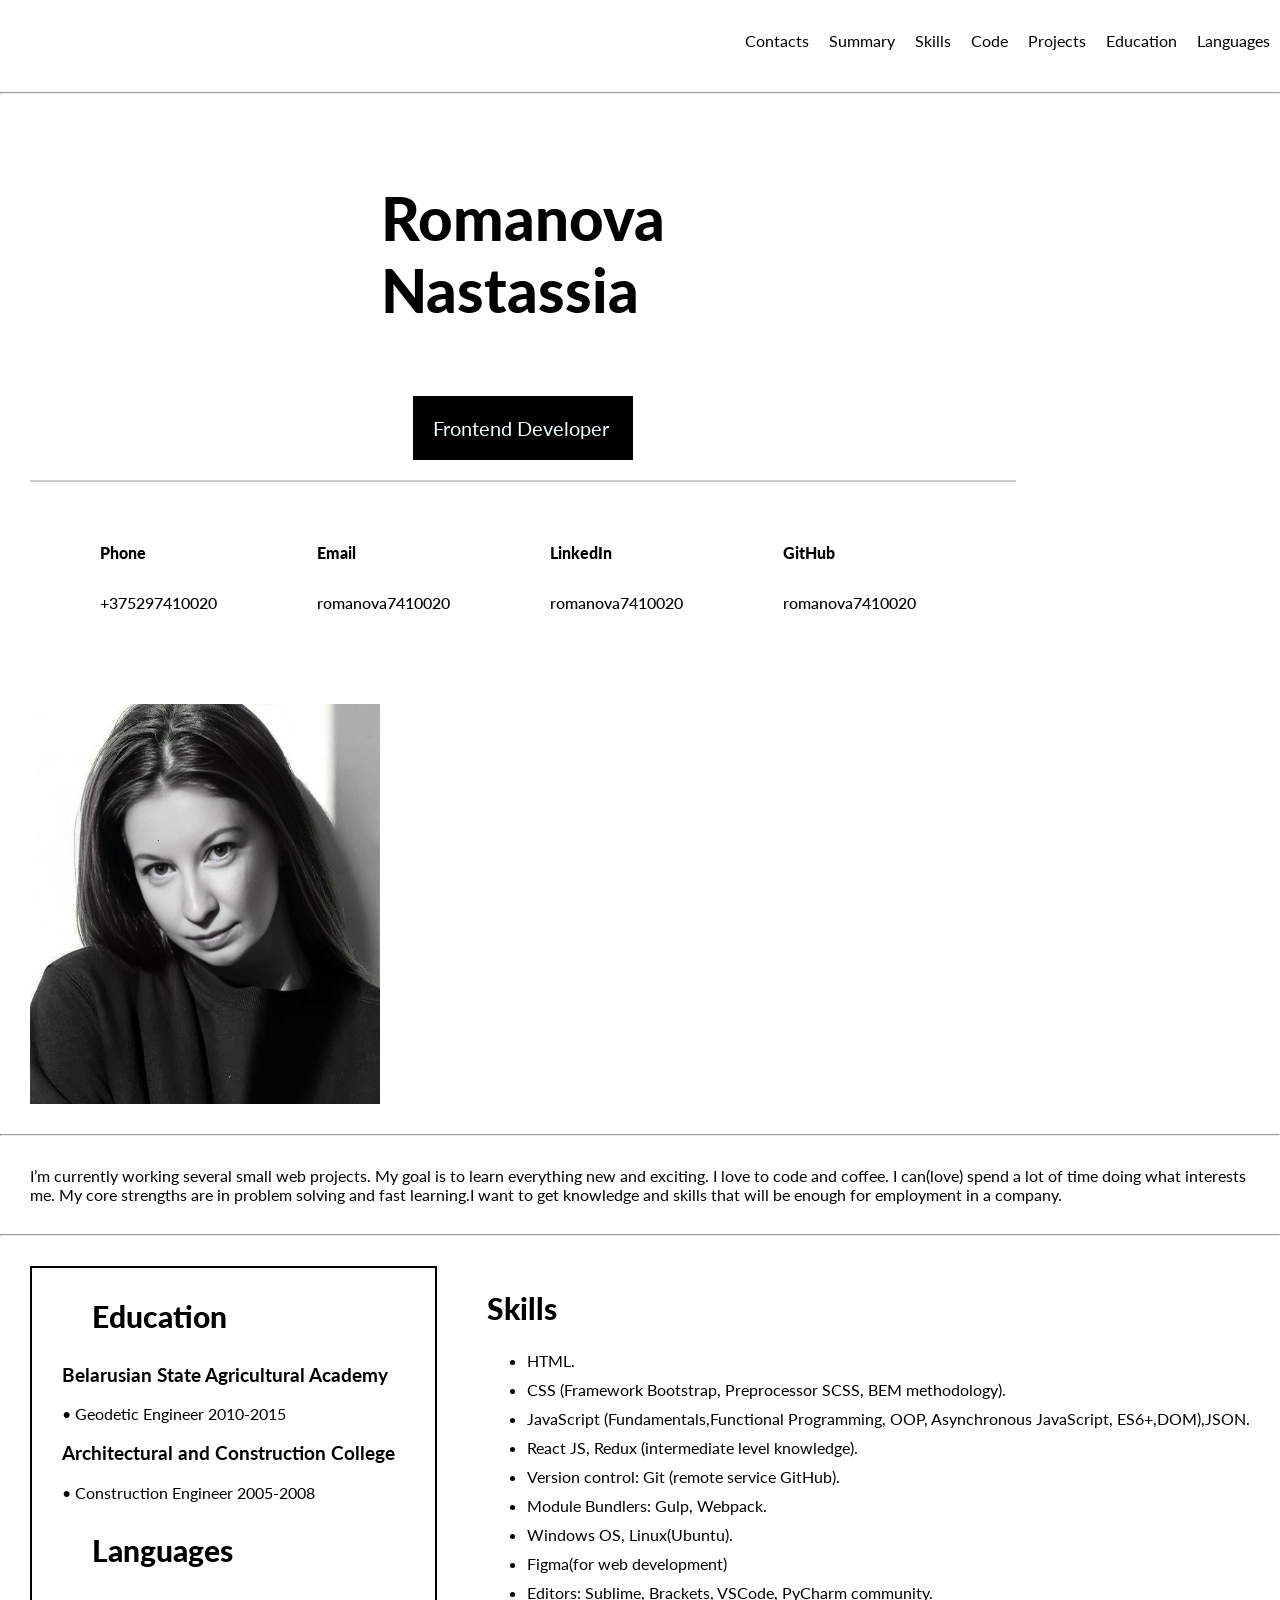
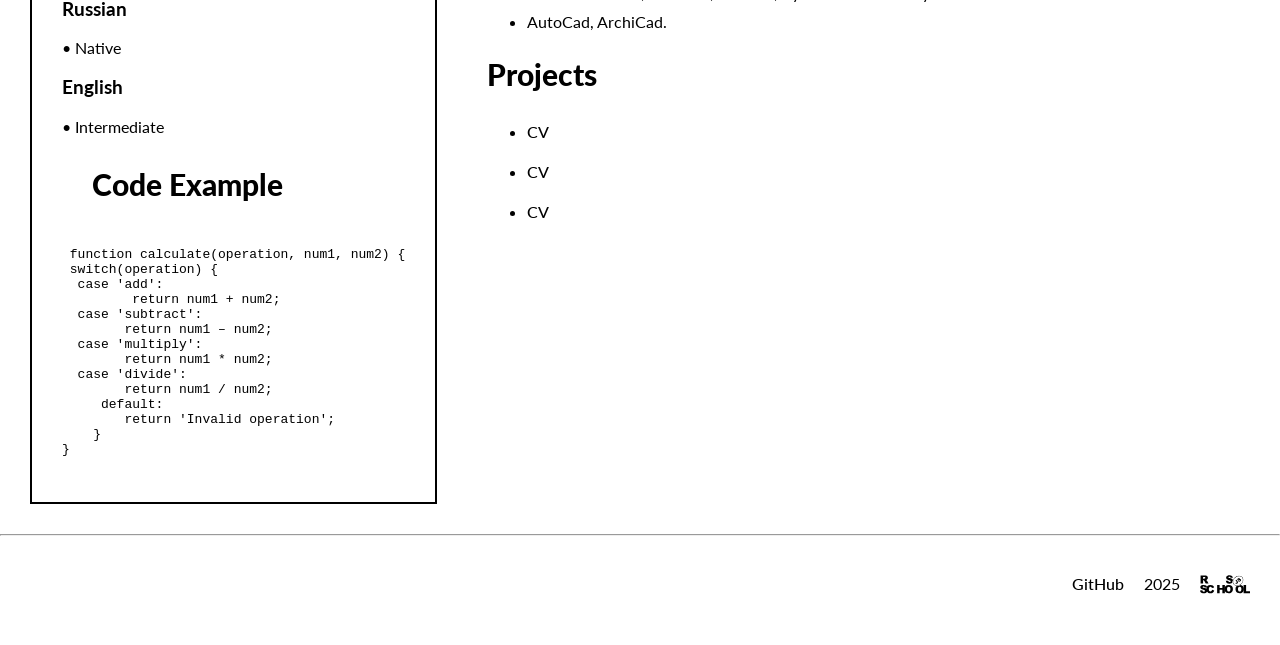
==== index.html @ f80985be "fix:remove extra spaces" ====
<!DOCTYPE html>
<html lang="en">
<head>
    <meta charset="UTF-8">
    <meta name="viewport" content="width=device-width, initial-scale=1.0">
    <title>CV</title>
    <link rel="stylesheet" href="style.css" >
    <link rel="icon" href="img/avatar.ico" >
    <link rel="preconnect" href="https://fonts.googleapis.com">
<link rel="preconnect" href="https://fonts.gstatic.com" crossorigin>
<link href="https://fonts.googleapis.com/css2?family=Lato:ital,wght@0,100;0,300;0,400;0,700;0,900;1,100;1,300;1,400;1,700;1,900&display=swap" rel="stylesheet">
</head>
<body>
    <header class="header">
        <div class="container">
             <nav class="nav">
                <ul class="nav-list">
                     <li class="nav-item"><a href="#contacts" class="nav-link">Contacts</a></li>
                    <li class="nav-item"><a href="#summary" class="nav-link">Summary</a></li>
                    <li class="nav-item"><a href="#skills" class="nav-link">Skills</a></li>
                    <li class="nav-item"><a href="#code" class="nav-link">Code</a></li>
                    <li class="nav-item"><a href="#projects" class="nav-link">Projects</a></li>
                    <li class="nav-item"><a href="#education" class="nav-link">Education</a></li>
                    <li class="nav-item"><a href="#languages" class="nav-link">Languages</a></li>
                 </ul>
             </nav>
               <hr>
        </div>

    </header>
    <main>
   <div class="container">
        <section class="section" id ="profile">
             <div class = "profile-column">
               <h1 class="section-title"> Romanova <br>Nastassia </h1>
               <p class="profession"> Frontend Developer</p>
                <div class="line"></div>
               <section class="section" id="contacts">
                <h2 class="visually-hidden">Скрытый заголовок</h2>
                <ul class="contacts-list">
                    <li class="contacts-item">Phone<a href = "" class="contacts-link"> <br> +375297410020</a></li>
                    <li class="contacts-item">Email<a href = "" class="contacts-link"> <br> romanova7410020</a></li>
                    <li class="contacts-item">LinkedIn<a href = "" class="contacts-link"> <br> romanova7410020</a></li>
                    <li class="contacts-item">GitHub<a href = "" class="contacts-link"> <br> romanova7410020</a></li>
                </ul>
               </section>
             </div>
            <img class="profile-image" src="img/avatar.png" alt="avatar" >
        </section>
          <hr>
        <div class="section" id="Summary">
            <p class="summary-text">I’m currently working several small web projects. My goal is to learn everything new and exciting. I love to code and coffee. I can(love) spend a lot of time doing what interests me. My core strengths are in problem solving and fast learning.I want to get knowledge and skills that will be enough for employment in a company.</p>
        </div>
        <hr>
        <section class="section" id = "box">
            <div class="box-3item">
                <div class="education">
                    <h2 class="language-title">Education</h2>
                    <h3> Belarusian State Agricultural Academy</h3>
                       <p> • Geodetic Engineer 2010-2015</p>
                    <h3> Architectural and Construction College</h3>
                       <p> • Construction Engineer 2005-2008</p>
                </div>
                <div class="languages">
                    <h2 class="language-title">Languages</h2>
                    <h3> Russian </h3>
                       <p> • Native</p>
                    <h3> English </h3>
                       <p> • Intermediate</p>
                </div>
                <div class="code">
                    <h2 class="language-title">Code Example</h2>
                   <pre><code>
 function calculate(operation, num1, num2) {
 switch(operation) {
  case 'add':
         return num1 + num2;
  case 'subtract':
        return num1 – num2;
  case 'multiply':
        return num1 * num2;
  case 'divide':
        return num1 / num2;
     default:
        return 'Invalid operation';
    }
}
                   </code></pre>
                </div>
            </div>
            <div class='box-2item'>
                <div class="skills">
                    <h2 class="education-title">Skills</h2>
                    <ul>
                       <li>HTML.</li>
                       <li>CSS (Framework Bootstrap, Preprocessor SCSS, BEM methodology).</li>
                       <li>JavaScript (Fundamentals,Functional Programming, OOP, Asynchronous JavaScript, ES6+,DOM),JSON.</li>
                       <li>React JS, Redux (intermediate level knowledge).</li>
                       <li>Version control: Git (remote service GitHub).</li>
                       <li>Module Bundlers: Gulp, Webpack.</li>
                       <li>Windows OS, Linux(Ubuntu).</li>
                       <li>Figma(for web development)</li>
                       <li>Editors: Sublime, Brackets, VSCode, PyCharm community.</li>
                       <li>AutoCad, ArchiCad.</li>

                    </ul>
                </div>
                <div class="projects">
                    <h2 class="education-title">Projects</h2>
                    <ul>
                       <li><a href=' https://romanova7410020.github.io/rsschool-cv/cv' class="projects-link" target="_blank">CV</a></li>
                       <li><a href=' https://romanova7410020.github.io/rsschool-cv/cv' class="projects-link" target="_blank">CV</a></li>
                       <li><a href=' https://romanova7410020.github.io/rsschool-cv/cv' class="projects-link" target="_blank">CV</a></li>
                    </ul>
                </div>

            </div>
        </section>
     <hr>
     </div>
    </main>
    <footer>
   <div class="container">
            <section class="section">
                <h2 class="visually-hidden">Скрытый заголовок</h2>
                <div class="footer-items">
                     <a href="https://github.com/romanova7410020?tab=repositories" class="footer-link" target="_blank">GitHub</a>
                     <p class="footer_year">2025</p>
                     <a href = "https://rs.school/courses/javascript-ru" target="_blank"><img src="img/rs-school-logo.svg" alt="logo" class="logo_rs"></a>
                </div>

            </section>
        </div>
    </footer>
</body>
</html>
---- style.css ----
body {
    font-family: "Lato", sans-serif;;
    min-height: 100vh;
    margin: 0 auto;
    padding: 0;
     display: flex;
  flex-direction: column;
  justify-content: flex-start;
 }

html {
  scroll-behavior: smooth;
}

 * {
  box-sizing: border-box;
}

.container {
  max-width: 1440px;
  margin: 0 auto;
}

.nav-list {
  list-style: none;
  display: flex;
  justify-content: flex-end;
  align-items: center;
}

.nav-link {
  padding: 0 10px;
  line-height: 50px;
  text-decoration: none;
  color: #000000;
   transition: 0.3s;
   cursor: pointer
}

.nav-link:hover {
  color: #002907;
}

.section {
margin: 30px;
}
#profile {
    display: flex;
     flex-wrap: wrap;
     gap: 20px;
      justify-content: space-between;
}

h1{
    font-family: "Lato", sans-serif;
  font-weight: 900;
  font-style: normal;
  font-size: 60px;
}
.profile-image{
    width: 350px;
    height: 400px;
}
.profession{
    background: #000000;
      background-size: auto;
      padding: 20px;
    color: azure;
    width: 220px;
    font-size: 20px;
    align-items: center;
}

.profile-column{
    display: flex;
    flex-direction: column;
    flex-wrap: nowrap;
 align-items: center;
}
.visually-hidden {
  position: absolute;
  clip: rect(0 0 0 0);
  width: 1px;
  height: 1px;
  margin: -1px;
}
.contacts-list{
     list-style: none;
  display: flex;
  justify-content: space-between;
  align-items: center;
  gap: 30px;
}
li.contacts-item{
     font-family: "Lato", sans-serif;
  font-weight: 900;
}
.contacts-link  {
  padding: 0 70px;
  line-height: 50px;
  text-decoration: none;
  color: #000000;
   transition: 0.3s;
   cursor: pointer;
     font-weight: 500;
}
.line {
  border-top: 2px solid #ccc;
  width: 100%;
}
#box{
display: flex;
     flex-wrap: wrap;
     gap: 20px;
      justify-content: space-between;
}
.box-3item{
    border: 2px solid #000;
}
.language-title{
    margin: 30px;
}
.education, .languages, .code {
    margin: 30px;
}
h2{
     font-family: "Lato", sans-serif;
  font-weight: 900;
  font-size: 30px;
}
li {
  margin-bottom: 10px;
}
.projects-link{
  line-height: 30px;
  text-decoration: none;
  color: #000000;
   transition: 0.3s;
   cursor: pointer;
     font-weight: 500;
}
.footer-items{
    display: flex;
    flex-direction: row;
    gap: 20px;
      justify-content: end;
}
.logo_rs{
    width: 50px;
    height: 20px;
}
.footer_year{
    margin: 0;
}
.footer-link{

  text-decoration: none;
  color: #000000;
   transition: 0.3s;
   cursor: pointer;
     font-weight: 500;
}
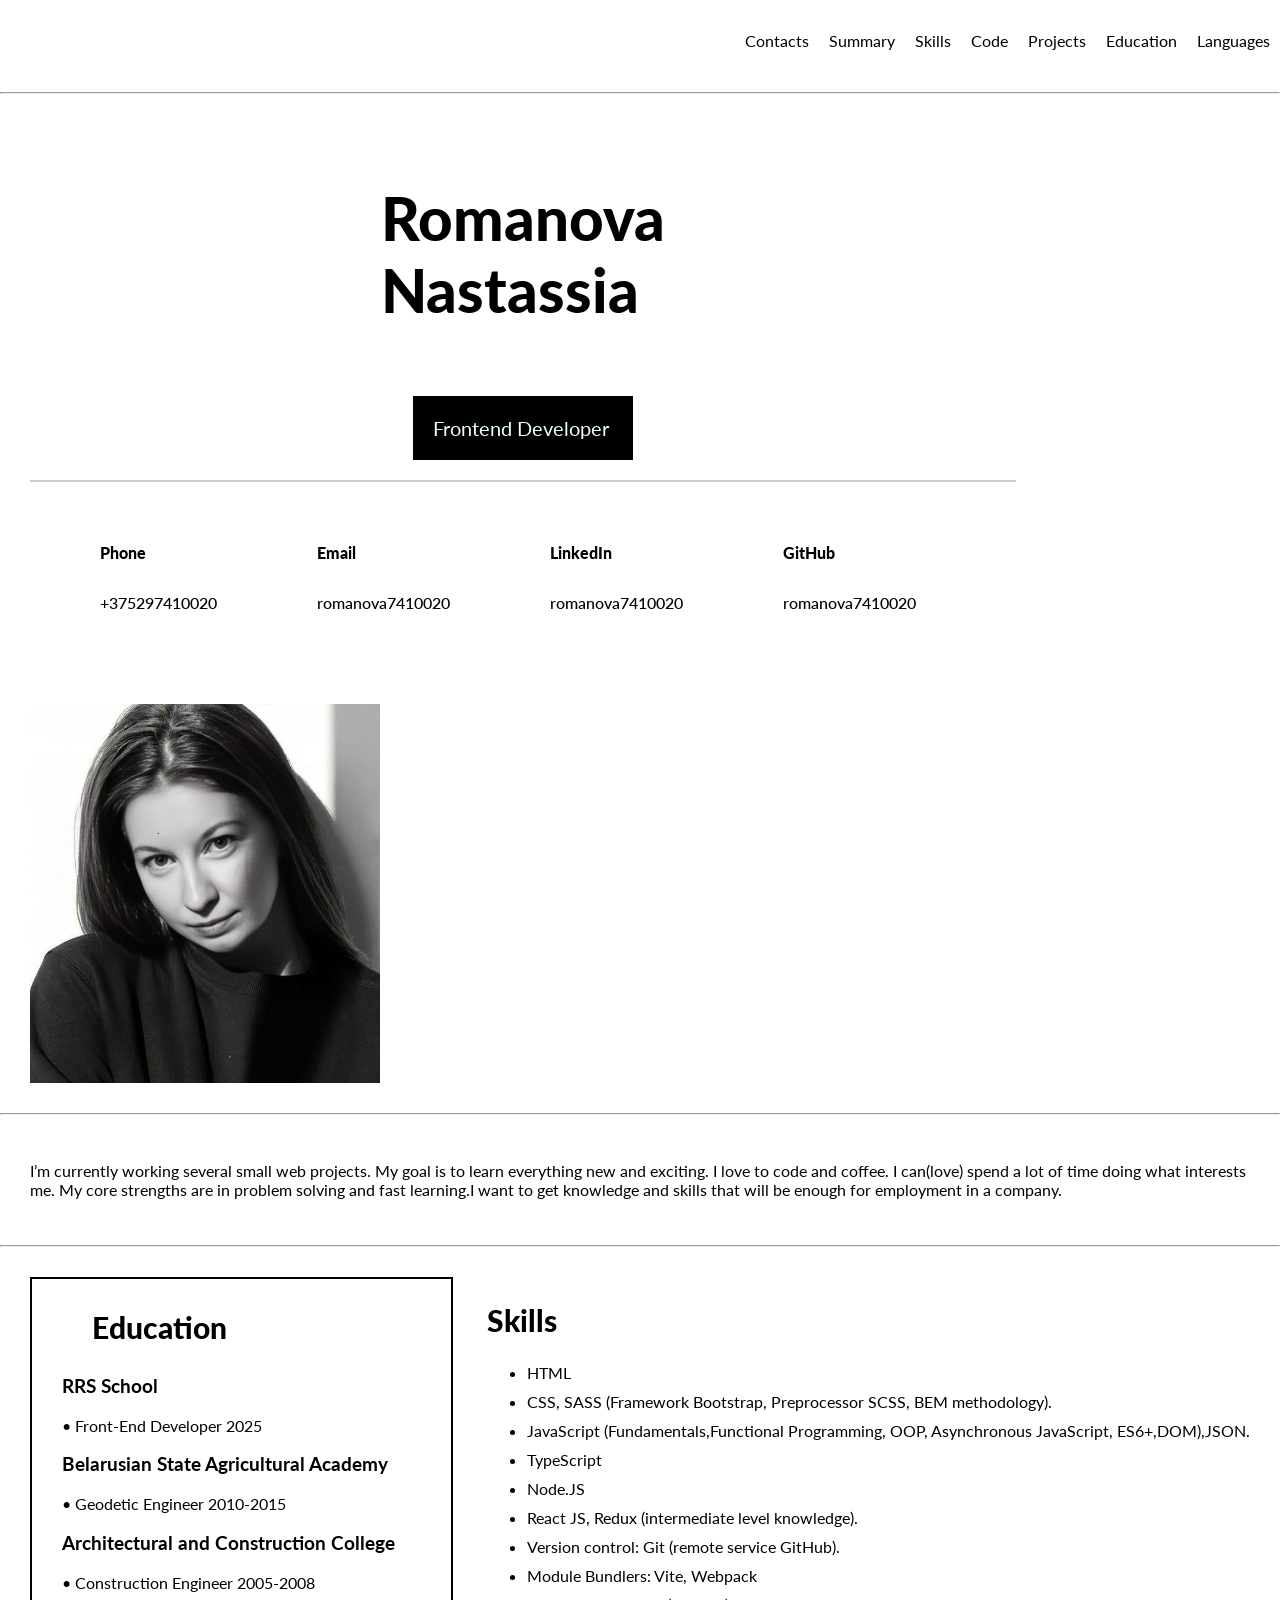
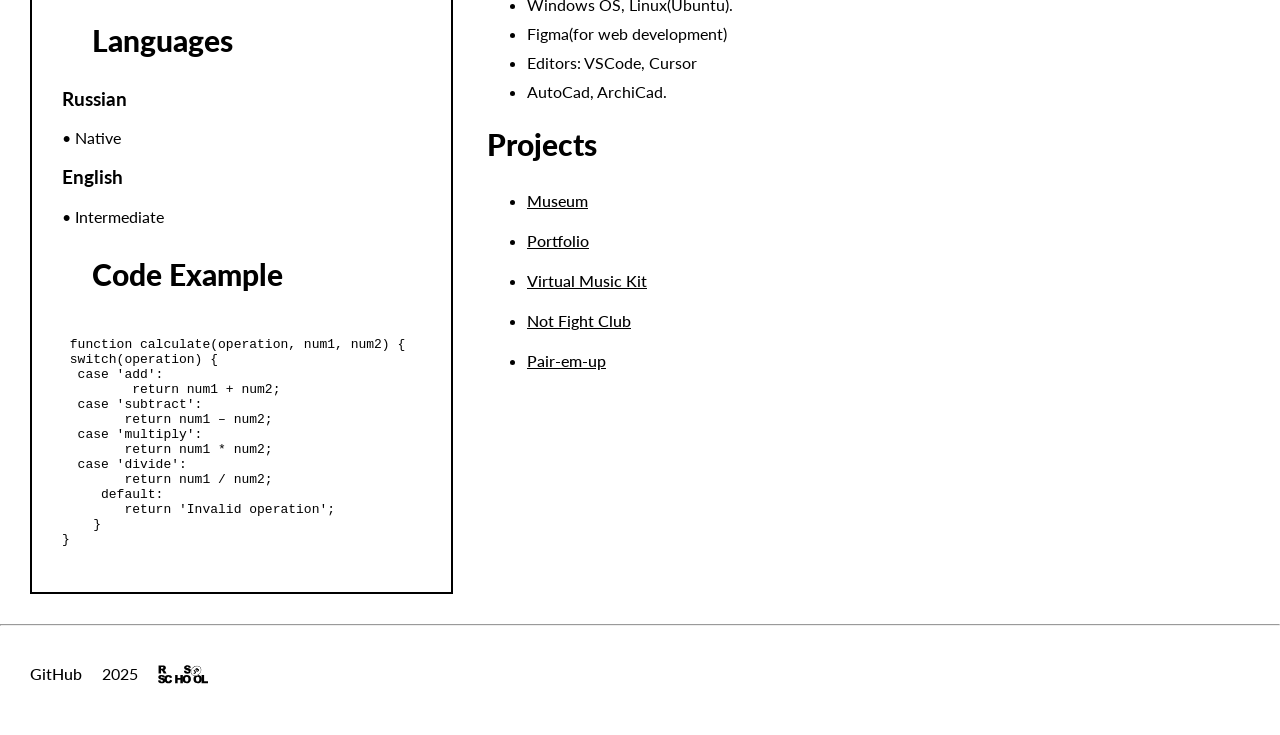
==== commit 590b7c13: "feat: complete CV page with all sections and fixes" ====
--- a/index.html
+++ b/index.html
@@ -38,40 +38,42 @@
                <section class="section" id="contacts">
                 <h2 class="visually-hidden">Скрытый заголовок</h2>
                 <ul class="contacts-list">
-                    <li class="contacts-item">Phone<a href = "" class="contacts-link"> <br> +375297410020</a></li>
-                    <li class="contacts-item">Email<a href = "" class="contacts-link"> <br> romanova7410020</a></li>
-                    <li class="contacts-item">LinkedIn<a href = "" class="contacts-link"> <br> romanova7410020</a></li>
-                    <li class="contacts-item">GitHub<a href = "" class="contacts-link"> <br> romanova7410020</a></li>
+                    <li class="contacts-item">Phone<a href = "" class="contacts-link" target="_blank"> <br> +375297410020</a></li>
+                    <li class="contacts-item">Email<a href = "" class="contacts-link" target="_blank"> <br> romanova7410020</a></li>
+                    <li class="contacts-item">LinkedIn<a href = "" class="contacts-link" target="_blank"> <br> romanova7410020</a></li>
+                    <li class="contacts-item">GitHub<a href = "https://github.com/romanova7410020" class="contacts-link" target="_blank"> <br> romanova7410020</a></li>
                 </ul>
                </section>
              </div>
             <img class="profile-image" src="img/avatar.png" alt="avatar" >
         </section>
           <hr>
-        <div class="section" id="Summary">
+        <div class="section" id="summary">
             <p class="summary-text">I’m currently working several small web projects. My goal is to learn everything new and exciting. I love to code and coffee. I can(love) spend a lot of time doing what interests me. My core strengths are in problem solving and fast learning.I want to get knowledge and skills that will be enough for employment in a company.</p>
         </div>
         <hr>
         <section class="section" id = "box">
             <div class="box-3item">
-                <div class="education">
+                <div class="education" id="education">
                     <h2 class="language-title">Education</h2>
-                    <h3> Belarusian State Agricultural Academy</h3>
+                    <h3> RRS School</h3> 
+                       <p> • Front-End Developer 2025</p>
+                    <h3> Belarusian State Agricultural Academy</h3> 
                        <p> • Geodetic Engineer 2010-2015</p>
                     <h3> Architectural and Construction College</h3>
-                       <p> • Construction Engineer 2005-2008</p>
+                       <p> • Construction Engineer 2005-2008</p>   
                 </div>
-                <div class="languages">
+                <div class="languages" id="languages">
                     <h2 class="language-title">Languages</h2>
                     <h3> Russian </h3>
                        <p> • Native</p>
                     <h3> English </h3>
                        <p> • Intermediate</p>
                 </div>
-                <div class="code">
+                <div class="code" id="code">
                     <h2 class="language-title">Code Example</h2>
                    <pre><code>
- function calculate(operation, num1, num2) {
+ function calculate(operation, num1, num2) {  
  switch(operation) {
   case 'add':
          return num1 + num2;
@@ -89,36 +91,43 @@
                 </div>
             </div>
             <div class='box-2item'>
-                <div class="skills">
+                <div class="skills" id="skills">
                     <h2 class="education-title">Skills</h2>
-                    <ul>
-                       <li>HTML.</li>
-                       <li>CSS (Framework Bootstrap, Preprocessor SCSS, BEM methodology).</li>
+                    <ul>   
+                       <li>HTML</li>
+                       <li>CSS, SASS (Framework Bootstrap, Preprocessor SCSS, BEM methodology).</li>
                        <li>JavaScript (Fundamentals,Functional Programming, OOP, Asynchronous JavaScript, ES6+,DOM),JSON.</li>
+                       <li>TypeScript</li>
+                       <li>Node.JS</li>
                        <li>React JS, Redux (intermediate level knowledge).</li>
                        <li>Version control: Git (remote service GitHub).</li>
-                       <li>Module Bundlers: Gulp, Webpack.</li>
+                       <li>Module Bundlers: Vite, Webpack</li>
                        <li>Windows OS, Linux(Ubuntu).</li>
                        <li>Figma(for web development)</li>
-                       <li>Editors: Sublime, Brackets, VSCode, PyCharm community.</li>
+                       <li>Editors: VSCode, Cursor</li>
                        <li>AutoCad, ArchiCad.</li>
 
                     </ul>
                 </div>
-                <div class="projects">
+                <div class="projects" id="projects">
                     <h2 class="education-title">Projects</h2>
-                    <ul>
-                       <li><a href=' https://romanova7410020.github.io/rsschool-cv/cv' class="projects-link" target="_blank">CV</a></li>
-                       <li><a href=' https://romanova7410020.github.io/rsschool-cv/cv' class="projects-link" target="_blank">CV</a></li>
-                       <li><a href=' https://romanova7410020.github.io/rsschool-cv/cv' class="projects-link" target="_blank">CV</a></li>
+                    <ul>   
+                        <li><a href='https://romanova7410020.github.io/rsschool-projects/museum/' class="projects-link" target="_blank">Museum</a></li>
+                       <li><a href='https://romanova7410020.github.io/portfolio/' class="projects-link" target="_blank">Portfolio</a></li>
+                       <li><a href='https://romanova7410020.github.io/virtual-musical-kit/' class="projects-link" target="_blank">Virtual Music Kit</a></li>
+                       <li><a href='https://romanova7410020.github.io/not-fight-club/not-fight-club/' class="projects-link" target="_blank">Not Fight Club</a></li>
+                       <li><a href='https://rolling-scopes-school.github.io/romanova7410020-JSFE2025Q3/' class="projects-link" target="_blank">Pair-em-up</a></li>
                     </ul>
                 </div>
 
             </div>
-        </section>
+
+        </section>   
      <hr>
      </div>
+     
     </main>
+    
     <footer>
    <div class="container">
             <section class="section">
@@ -128,6 +137,7 @@
                      <p class="footer_year">2025</p>
                      <a href = "https://rs.school/courses/javascript-ru" target="_blank"><img src="img/rs-school-logo.svg" alt="logo" class="logo_rs"></a>
                 </div>
+                
 
             </section>
         </div>
--- a/style.css
+++ b/style.css
@@ -1,7 +1,7 @@
 body {
     font-family: "Lato", sans-serif;;
     min-height: 100vh;
-    margin: 0 auto;
+    margin: 0 auto; 
     padding: 0;
      display: flex;
   flex-direction: column;
@@ -43,6 +43,7 @@
 
 .section {
 margin: 30px;
+display: flex;
 }
 #profile {
     display: flex;
@@ -58,8 +59,8 @@
   font-size: 60px;
 }
 .profile-image{
-    width: 350px;
-    height: 400px;
+    max-width: 350px;
+    max-height: 400px;
 }
 .profession{
     background: #000000;
@@ -133,7 +134,6 @@
 }
 .projects-link{
   line-height: 30px;
-  text-decoration: none;
   color: #000000;
    transition: 0.3s;
    cursor: pointer;
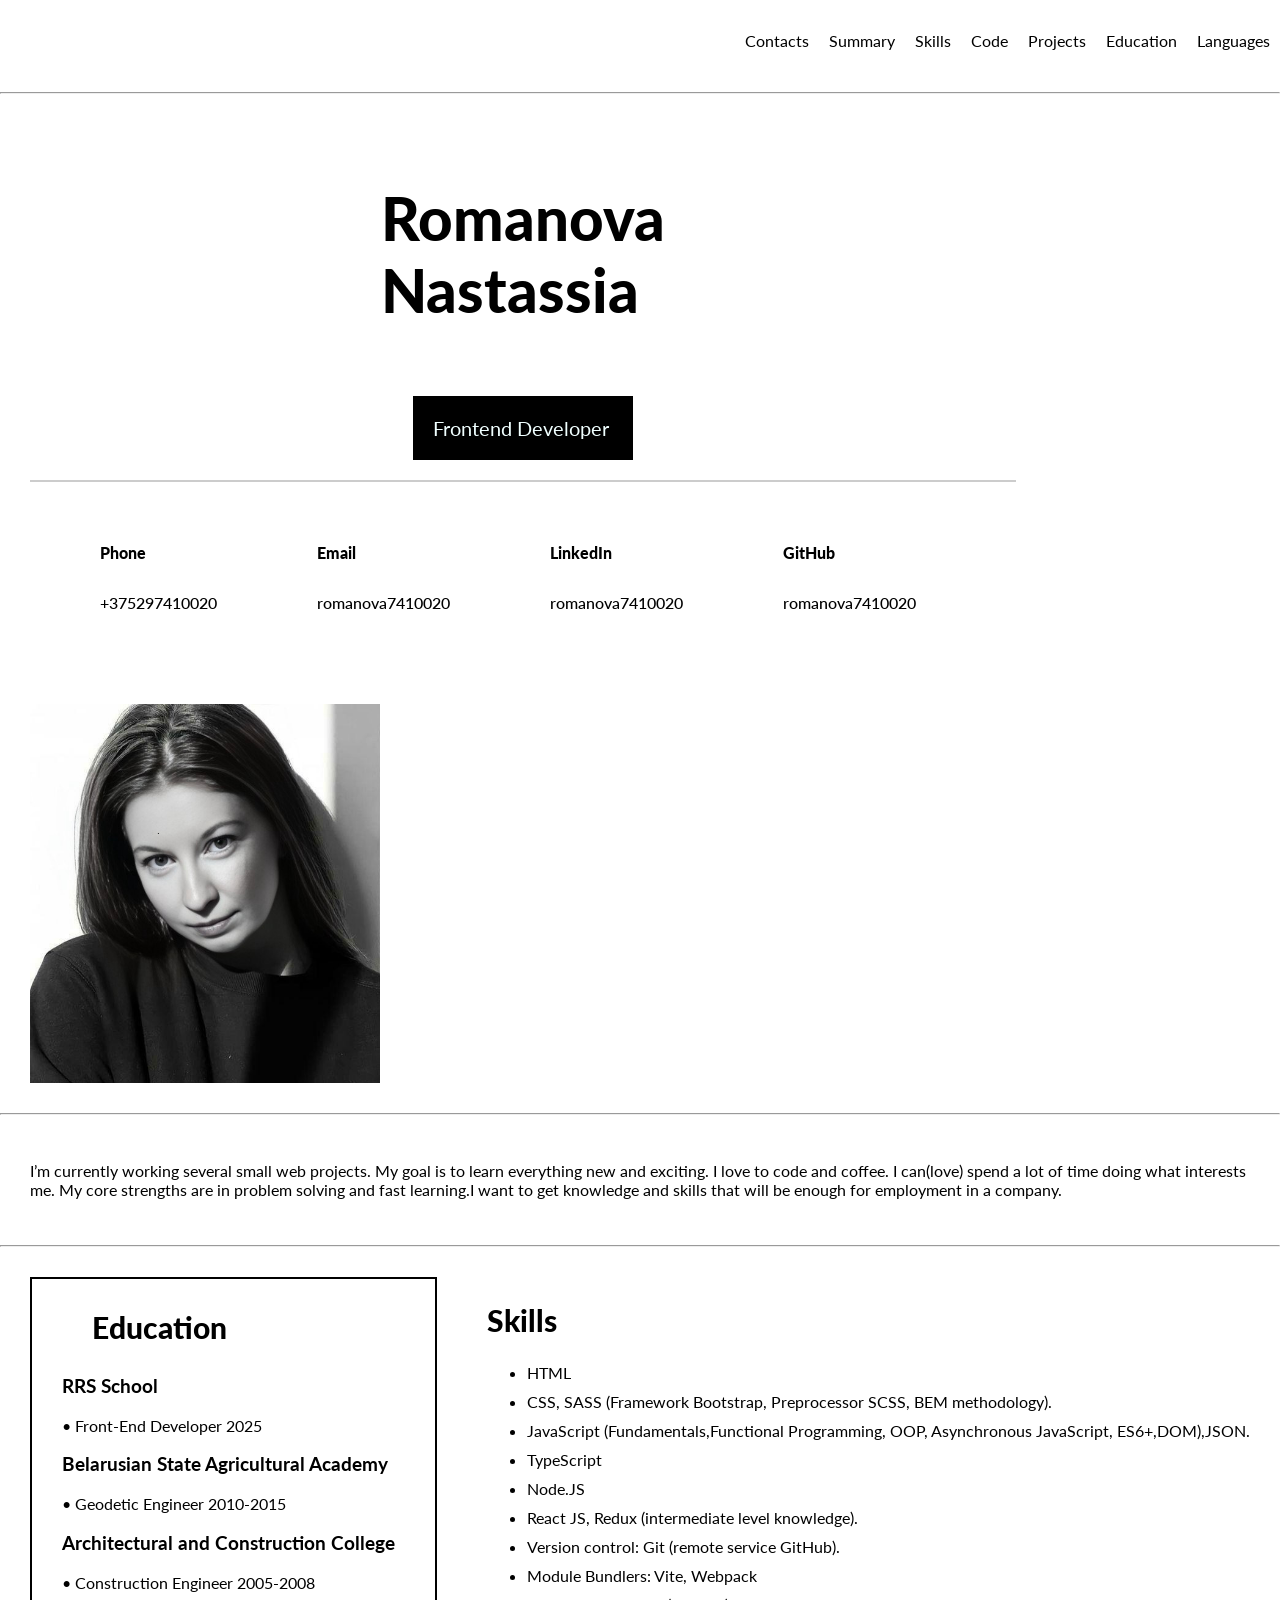
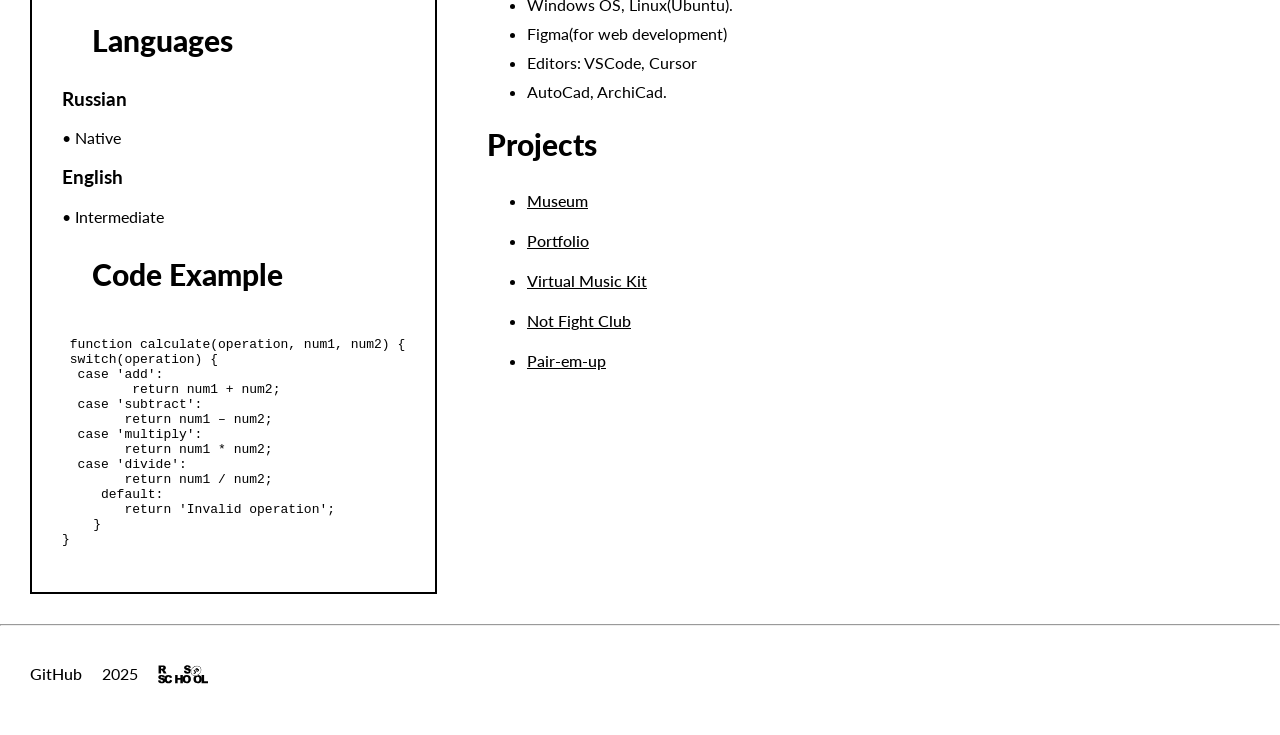
==== commit a2015946: "fix: delete whitespaces" ====
--- a/index.html
+++ b/index.html
@@ -4,8 +4,8 @@
     <meta charset="UTF-8">
     <meta name="viewport" content="width=device-width, initial-scale=1.0">
     <title>CV</title>
-    <link rel="stylesheet" href="style.css" >
-    <link rel="icon" href="img/avatar.ico" >
+    <link rel="stylesheet" href="style.css">
+    <link rel="icon" href="img/avatar.ico">
     <link rel="preconnect" href="https://fonts.googleapis.com">
 <link rel="preconnect" href="https://fonts.gstatic.com" crossorigin>
 <link href="https://fonts.googleapis.com/css2?family=Lato:ital,wght@0,100;0,300;0,400;0,700;0,900;1,100;1,300;1,400;1,700;1,900&display=swap" rel="stylesheet">
@@ -26,42 +26,41 @@
              </nav>
                <hr>
         </div>
-
     </header>
     <main>
    <div class="container">
         <section class="section" id ="profile">
-             <div class = "profile-column">
+             <div class="profile-column">
                <h1 class="section-title"> Romanova <br>Nastassia </h1>
                <p class="profession"> Frontend Developer</p>
                 <div class="line"></div>
                <section class="section" id="contacts">
                 <h2 class="visually-hidden">Скрытый заголовок</h2>
                 <ul class="contacts-list">
-                    <li class="contacts-item">Phone<a href = "" class="contacts-link" target="_blank"> <br> +375297410020</a></li>
-                    <li class="contacts-item">Email<a href = "" class="contacts-link" target="_blank"> <br> romanova7410020</a></li>
-                    <li class="contacts-item">LinkedIn<a href = "" class="contacts-link" target="_blank"> <br> romanova7410020</a></li>
-                    <li class="contacts-item">GitHub<a href = "https://github.com/romanova7410020" class="contacts-link" target="_blank"> <br> romanova7410020</a></li>
+                    <li class="contacts-item">Phone<a href="" class="contacts-link" target="_blank"> <br> +375297410020</a></li>
+                    <li class="contacts-item">Email<a href="" class="contacts-link" target="_blank"> <br> romanova7410020</a></li>
+                    <li class="contacts-item">LinkedIn<a href="" class="contacts-link" target="_blank"> <br> romanova7410020</a></li>
+                    <li class="contacts-item">GitHub<a href="https://github.com/romanova7410020" class="contacts-link" target="_blank"> <br> romanova7410020</a></li>
                 </ul>
                </section>
              </div>
-            <img class="profile-image" src="img/avatar.png" alt="avatar" >
+            <img class="profile-image" src="img/avatar.png" alt="avatar">
         </section>
           <hr>
         <div class="section" id="summary">
             <p class="summary-text">I’m currently working several small web projects. My goal is to learn everything new and exciting. I love to code and coffee. I can(love) spend a lot of time doing what interests me. My core strengths are in problem solving and fast learning.I want to get knowledge and skills that will be enough for employment in a company.</p>
         </div>
         <hr>
-        <section class="section" id = "box">
+        <section class="section" id="box">
             <div class="box-3item">
                 <div class="education" id="education">
                     <h2 class="language-title">Education</h2>
                     <h3> RRS School</h3> 
                        <p> • Front-End Developer 2025</p>
-                    <h3> Belarusian State Agricultural Academy</h3> 
+                    <h3> Belarusian State Agricultural Academy</h3>
                        <p> • Geodetic Engineer 2010-2015</p>
                     <h3> Architectural and Construction College</h3>
-                       <p> • Construction Engineer 2005-2008</p>   
+                       <p> • Construction Engineer 2005-2008</p>
                 </div>
                 <div class="languages" id="languages">
                     <h2 class="language-title">Languages</h2>
@@ -73,7 +72,7 @@
                 <div class="code" id="code">
                     <h2 class="language-title">Code Example</h2>
                    <pre><code>
- function calculate(operation, num1, num2) {  
+ function calculate(operation, num1, num2) {
  switch(operation) {
   case 'add':
          return num1 + num2;
@@ -90,7 +89,7 @@
                    </code></pre>
                 </div>
             </div>
-            <div class='box-2item'>
+            <div class="box-2item">
                 <div class="skills" id="skills">
                     <h2 class="education-title">Skills</h2>
                     <ul>   
@@ -106,28 +105,23 @@
                        <li>Figma(for web development)</li>
                        <li>Editors: VSCode, Cursor</li>
                        <li>AutoCad, ArchiCad.</li>
-
                     </ul>
                 </div>
                 <div class="projects" id="projects">
                     <h2 class="education-title">Projects</h2>
-                    <ul>   
-                        <li><a href='https://romanova7410020.github.io/rsschool-projects/museum/' class="projects-link" target="_blank">Museum</a></li>
-                       <li><a href='https://romanova7410020.github.io/portfolio/' class="projects-link" target="_blank">Portfolio</a></li>
-                       <li><a href='https://romanova7410020.github.io/virtual-musical-kit/' class="projects-link" target="_blank">Virtual Music Kit</a></li>
-                       <li><a href='https://romanova7410020.github.io/not-fight-club/not-fight-club/' class="projects-link" target="_blank">Not Fight Club</a></li>
-                       <li><a href='https://rolling-scopes-school.github.io/romanova7410020-JSFE2025Q3/' class="projects-link" target="_blank">Pair-em-up</a></li>
+                    <ul>
+                        <li><a href="https://romanova7410020.github.io/rsschool-projects/museum/" class="projects-link" target="_blank">Museum</a></li>
+                       <li><a href="https://romanova7410020.github.io/portfolio/" class="projects-link" target="_blank">Portfolio</a></li>
+                       <li><a href="https://romanova7410020.github.io/virtual-musical-kit/" class="projects-link" target="_blank">Virtual Music Kit</a></li>
+                       <li><a href="https://romanova7410020.github.io/not-fight-club/not-fight-club/" class="projects-link" target="_blank">Not Fight Club</a></li>
+                       <li><a href="https://rolling-scopes-school.github.io/romanova7410020-JSFE2025Q3/" class="projects-link" target="_blank">Pair-em-up</a></li>
                     </ul>
                 </div>
-
             </div>
-
-        </section>   
+        </section>
      <hr>
      </div>
-     
     </main>
-    
     <footer>
    <div class="container">
             <section class="section">
@@ -135,10 +129,8 @@
                 <div class="footer-items">
                      <a href="https://github.com/romanova7410020?tab=repositories" class="footer-link" target="_blank">GitHub</a>
                      <p class="footer_year">2025</p>
-                     <a href = "https://rs.school/courses/javascript-ru" target="_blank"><img src="img/rs-school-logo.svg" alt="logo" class="logo_rs"></a>
+                     <a href="https://rs.school/courses/javascript-ru" target="_blank"><img src="img/rs-school-logo.svg" alt="logo" class="logo_rs"></a>
                 </div>
-                
-
             </section>
         </div>
     </footer>
